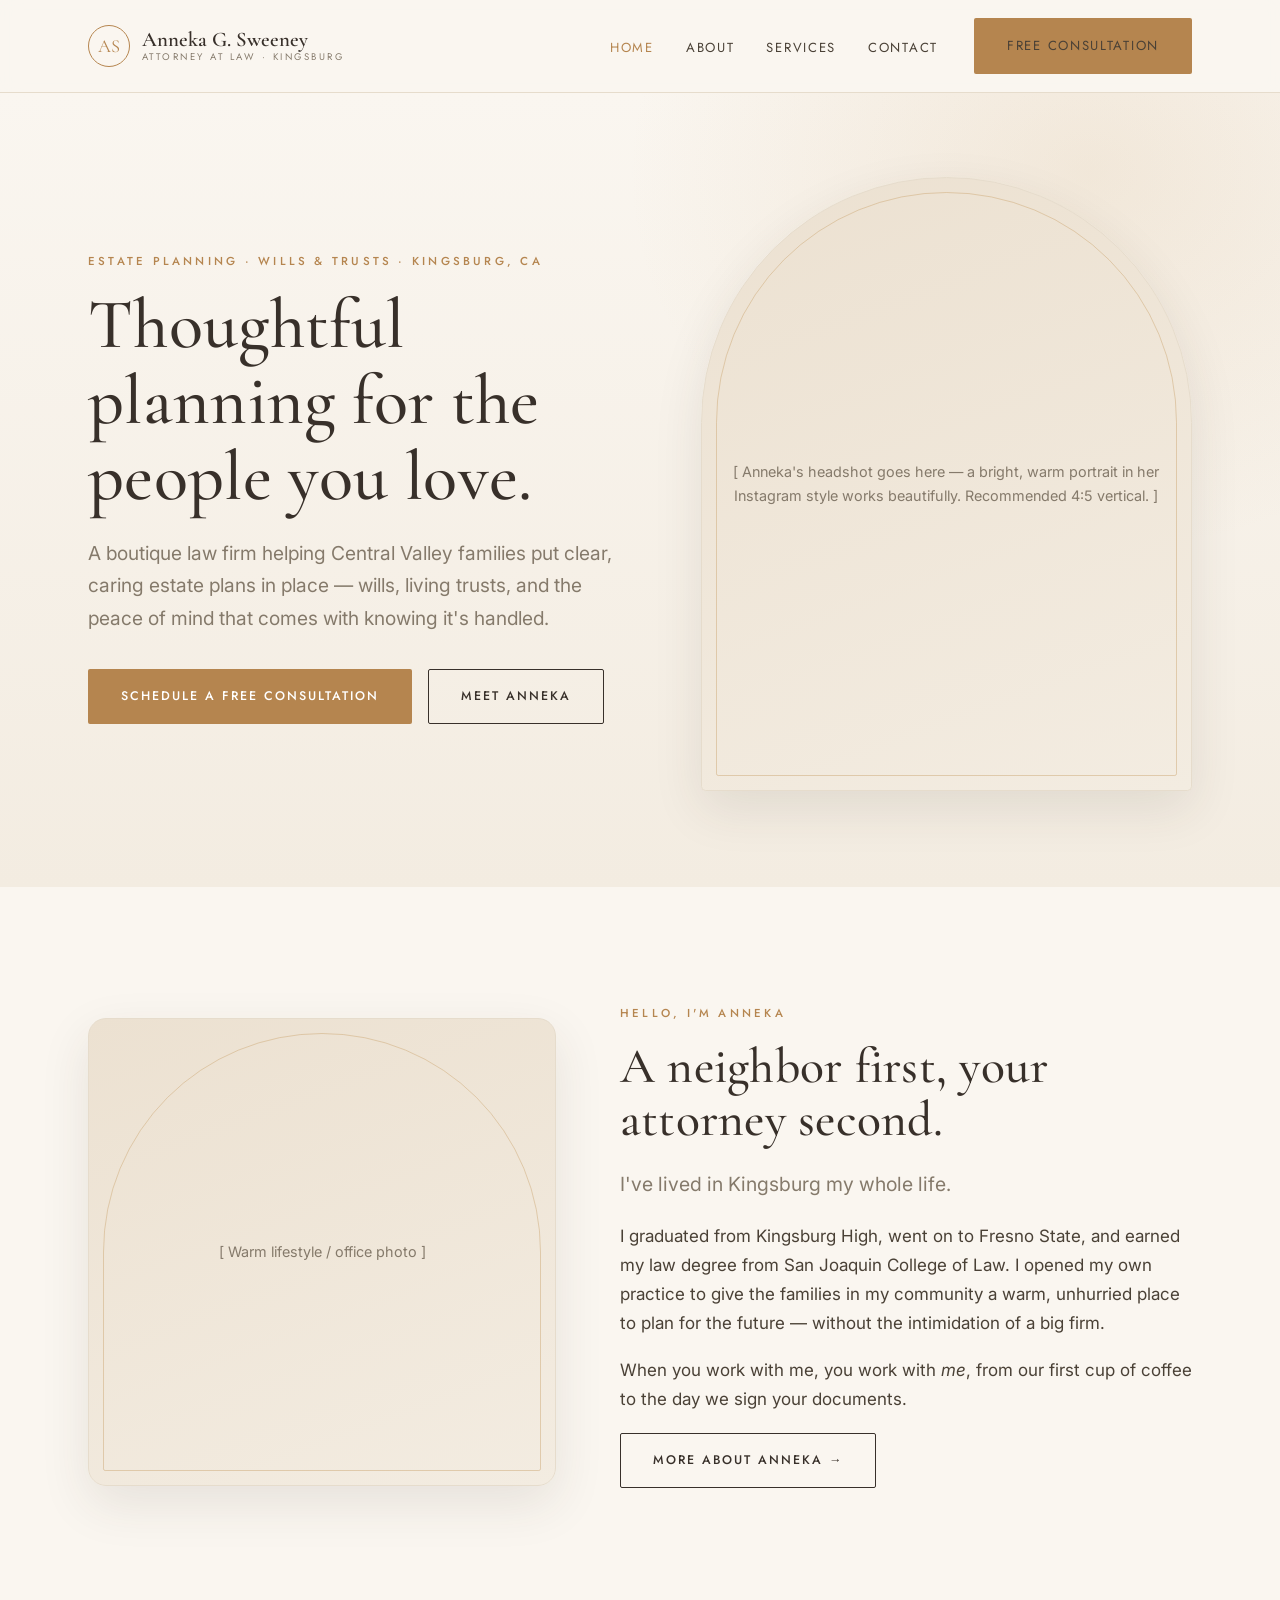
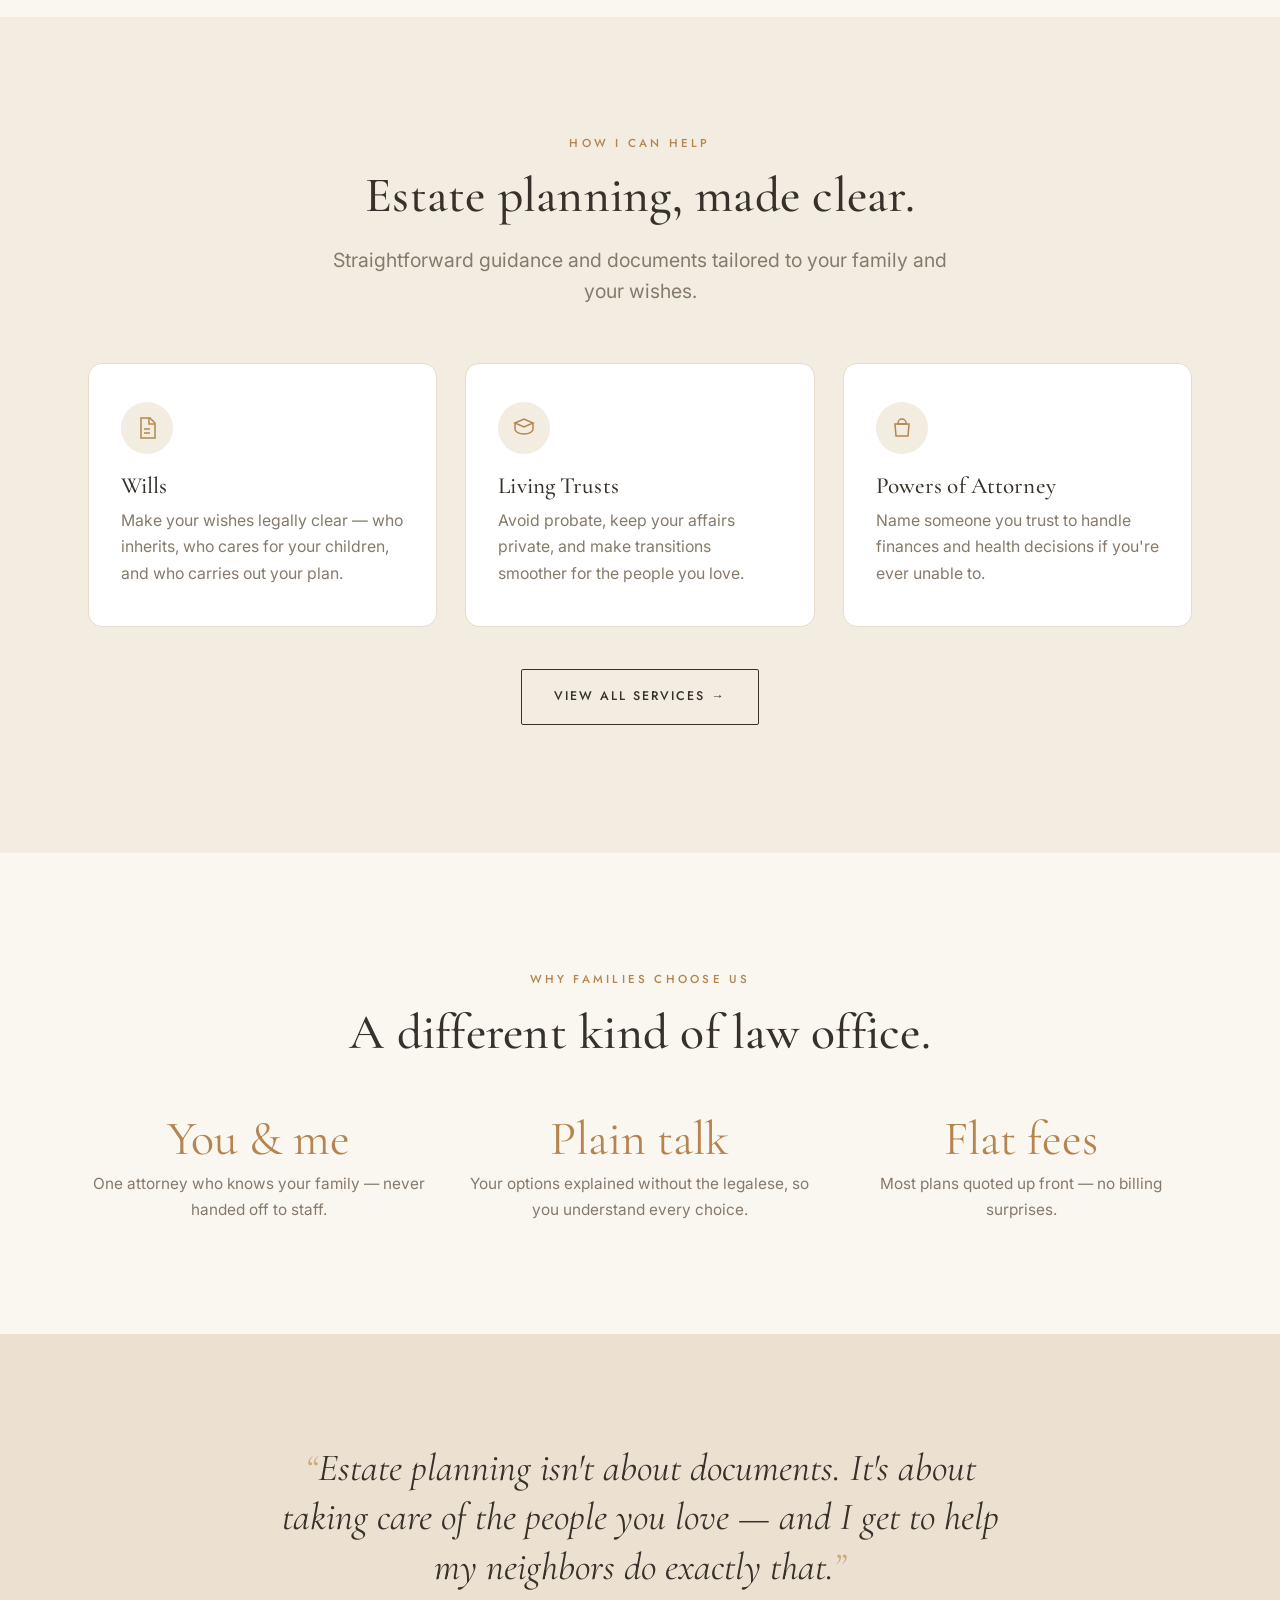
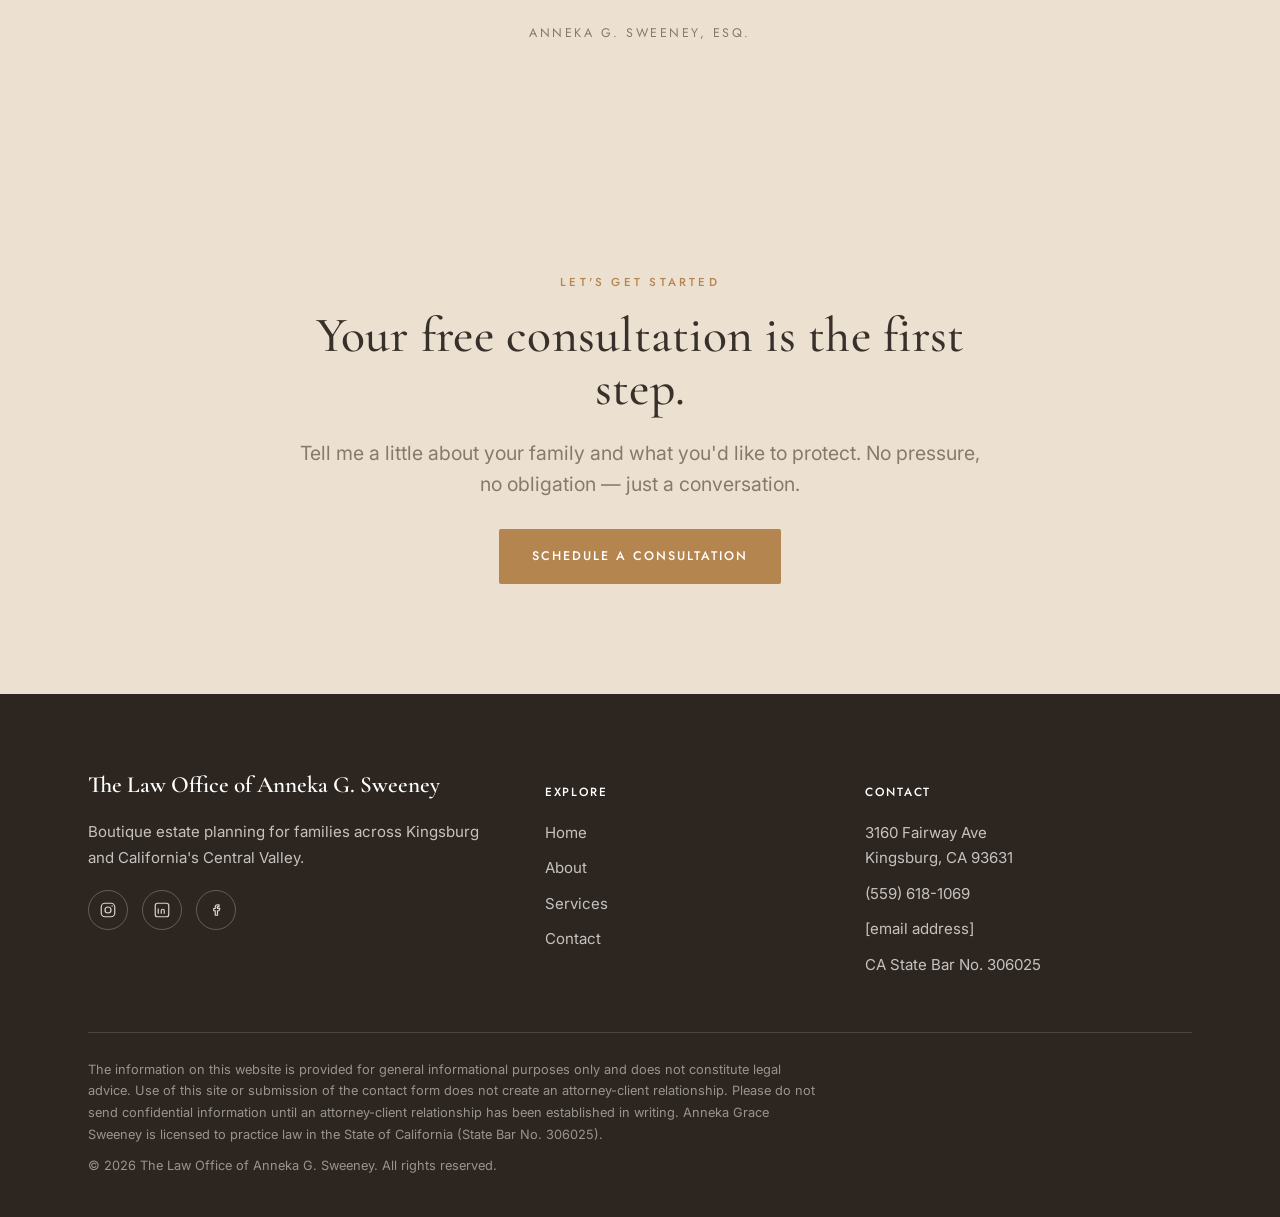
==== index.html @ fdfd40b7 "Initial site: The Law Office of Anneka G. Sweeney Static multi-page estate-planning site (Home/About" ====
<!DOCTYPE html>
<html lang="en">
<head>
  <meta charset="UTF-8" />
  <meta name="viewport" content="width=device-width, initial-scale=1.0" />
  <title>The Law Office of Anneka G. Sweeney — Estate Planning in Kingsburg, CA</title>
  <meta name="description" content="A boutique estate planning law firm in Kingsburg, California. Wills, living trusts, and thoughtful planning for Central Valley families, from attorney Anneka G. Sweeney." />
  <link rel="icon" href="favicon.svg" type="image/svg+xml" />

  <!-- Open Graph -->
  <meta property="og:title" content="The Law Office of Anneka G. Sweeney — Estate Planning in Kingsburg, CA" />
  <meta property="og:description" content="Boutique estate planning for Central Valley families — wills, trusts, and peace of mind." />
  <meta property="og:type" content="website" />

  <link rel="preconnect" href="https://fonts.googleapis.com" />
  <link rel="preconnect" href="https://fonts.gstatic.com" crossorigin />
  <link href="https://fonts.googleapis.com/css2?family=Cormorant+Garamond:ital,wght@0,400;0,500;0,600;1,400;1,500&family=Inter:wght@400;500&family=Jost:wght@300;400;500&display=swap" rel="stylesheet" />
  <link rel="stylesheet" href="css/styles.css" />

  <!-- Local business structured data (SEO) -->
  <script type="application/ld+json">
  {
    "@context": "https://schema.org",
    "@type": "Attorney",
    "name": "The Law Office of Anneka G. Sweeney",
    "description": "Boutique estate planning law firm serving Kingsburg and California's Central Valley.",
    "founder": "Anneka Grace Sweeney",
    "telephone": "+1-559-618-1069",
    "address": {
      "@type": "PostalAddress",
      "streetAddress": "3160 Fairway Ave",
      "addressLocality": "Kingsburg",
      "addressRegion": "CA",
      "postalCode": "93631",
      "addressCountry": "US"
    },
    "areaServed": "Central Valley, California",
    "priceRange": "$$",
    "sameAs": ["https://www.instagram.com/annekagrace"]
  }
  </script>
</head>
<body>
  <!-- ===== Header ===== -->
  <header class="site-header">
    <nav class="nav">
      <a href="index.html" class="brand" aria-label="The Law Office of Anneka G. Sweeney — home">
        <span class="brand__mark">AS</span>
        <span class="brand__text">
          <span class="brand__name">Anneka G. Sweeney</span>
          <span class="brand__tag">Attorney at Law · Kingsburg</span>
        </span>
      </a>
      <button class="nav__toggle" aria-label="Toggle menu" aria-expanded="false">
        <span></span><span></span><span></span>
      </button>
      <ul class="nav__links">
        <li><a href="index.html" class="active">Home</a></li>
        <li><a href="about.html">About</a></li>
        <li><a href="services.html">Services</a></li>
        <li><a href="contact.html">Contact</a></li>
        <li class="nav__cta"><a href="contact.html" class="btn btn--primary">Free Consultation</a></li>
      </ul>
    </nav>
  </header>

  <!-- ===== Hero ===== -->
  <section class="hero">
    <div class="container hero__grid">
      <div class="hero__copy">
        <span class="eyebrow">Estate Planning · Wills &amp; Trusts · Kingsburg, CA</span>
        <h1>Thoughtful planning for the people you love.</h1>
        <p>A boutique law firm helping Central Valley families put clear, caring estate plans in place — wills, living trusts, and the peace of mind that comes with knowing it's handled.</p>
        <div class="hero__actions btn-row">
          <a href="contact.html" class="btn btn--primary">Schedule a Free Consultation</a>
          <a href="about.html" class="btn btn--ghost">Meet Anneka</a>
        </div>
      </div>
      <div class="hero__media">
        <div class="portrait-arch">
          [ Anneka's headshot goes here — a bright, warm portrait in her Instagram style works beautifully. Recommended 4:5 vertical. ]
        </div>
      </div>
    </div>
  </section>

  <!-- ===== Personal intro ===== -->
  <section class="section">
    <div class="container split split--wide-text">
      <div class="reveal">
        <div class="portrait-arch" style="aspect-ratio:1/1;border-radius:18px;">
          [ Warm lifestyle / office photo ]
        </div>
      </div>
      <div class="reveal">
        <span class="eyebrow">Hello, I'm Anneka</span>
        <h2>A neighbor first, your attorney second.</h2>
        <p class="lead">I've lived in Kingsburg my whole life.</p>
        <p>I graduated from Kingsburg High, went on to Fresno State, and earned my law degree from San Joaquin College of Law. I opened my own practice to give the families in my community a warm, unhurried place to plan for the future — without the intimidation of a big firm.</p>
        <p>When you work with me, you work with <em>me</em>, from our first cup of coffee to the day we sign your documents.</p>
        <p><a href="about.html" class="btn btn--ghost">More about Anneka &rarr;</a></p>
      </div>
    </div>
  </section>

  <!-- ===== Services ===== -->
  <section class="section section--cream">
    <div class="container">
      <div class="sec-head center reveal">
        <span class="eyebrow">How I Can Help</span>
        <h2>Estate planning, made clear.</h2>
        <p class="lead">Straightforward guidance and documents tailored to your family and your wishes.</p>
      </div>
      <div class="grid grid--3">
        <div class="card reveal">
          <div class="card__icon">
            <svg viewBox="0 0 24 24" fill="none" stroke="currentColor" stroke-width="1.5"><path d="M6 2h9l5 5v15H6z"/><path d="M14 2v6h6M9 13h6M9 17h6"/></svg>
          </div>
          <h3>Wills</h3>
          <p>Make your wishes legally clear — who inherits, who cares for your children, and who carries out your plan.</p>
        </div>
        <div class="card reveal">
          <div class="card__icon">
            <svg viewBox="0 0 24 24" fill="none" stroke="currentColor" stroke-width="1.5"><path d="M3 7l9-4 9 4-9 4-9-4z"/><path d="M3 7v6c0 3 4 5 9 5s9-2 9-5V7"/></svg>
          </div>
          <h3>Living Trusts</h3>
          <p>Avoid probate, keep your affairs private, and make transitions smoother for the people you love.</p>
        </div>
        <div class="card reveal">
          <div class="card__icon">
            <svg viewBox="0 0 24 24" fill="none" stroke="currentColor" stroke-width="1.5"><path d="M12 3a4 4 0 014 4v1h-8V7a4 4 0 014-4z"/><path d="M5 8h14l-1 12H6L5 8z"/></svg>
          </div>
          <h3>Powers of Attorney</h3>
          <p>Name someone you trust to handle finances and health decisions if you're ever unable to.</p>
        </div>
      </div>
      <p class="center reveal" style="margin-top:42px;"><a href="services.html" class="btn btn--ghost">View all services &rarr;</a></p>
    </div>
  </section>

  <!-- ===== Why ===== -->
  <section class="section">
    <div class="container">
      <div class="sec-head center reveal">
        <span class="eyebrow">Why Families Choose Us</span>
        <h2>A different kind of law office.</h2>
      </div>
      <div class="stats">
        <div class="reveal">
          <div class="stat__num">You &amp; me</div>
          <div class="stat__label">One attorney who knows your family — never handed off to staff.</div>
        </div>
        <div class="reveal">
          <div class="stat__num">Plain talk</div>
          <div class="stat__label">Your options explained without the legalese, so you understand every choice.</div>
        </div>
        <div class="reveal">
          <div class="stat__num">Flat fees</div>
          <div class="stat__label">Most plans quoted up front — no billing surprises.</div>
        </div>
      </div>
    </div>
  </section>

  <!-- ===== Quote ===== -->
  <section class="section section--sand">
    <div class="container quote reveal">
      <blockquote>Estate planning isn't about documents. It's about taking care of the people you love — and I get to help my neighbors do exactly that.</blockquote>
      <cite>Anneka G. Sweeney, Esq.</cite>
    </div>
  </section>

  <!-- ===== CTA ===== -->
  <section class="section cta-band">
    <div class="container narrow reveal">
      <span class="eyebrow">Let's Get Started</span>
      <h2>Your free consultation is the first step.</h2>
      <p class="lead" style="margin-bottom:28px;">Tell me a little about your family and what you'd like to protect. No pressure, no obligation — just a conversation.</p>
      <a href="contact.html" class="btn btn--primary">Schedule a Consultation</a>
    </div>
  </section>

  <!-- ===== Footer ===== -->
  <footer class="site-footer">
    <div class="container">
      <div class="footer-grid">
        <div class="footer-brand">
          <span class="brand__name" style="font-family:var(--serif);">The Law Office of Anneka G. Sweeney</span>
          <p style="margin-top:14px;">Boutique estate planning for families across Kingsburg and California's Central Valley.</p>
          <div class="social">
            <a href="https://www.instagram.com/annekagrace" target="_blank" rel="noopener" aria-label="Instagram">
              <svg viewBox="0 0 24 24" fill="none" stroke="currentColor" stroke-width="1.6"><rect x="3" y="3" width="18" height="18" rx="5"/><circle cx="12" cy="12" r="4"/><circle cx="17.5" cy="6.5" r="1" fill="currentColor" stroke="none"/></svg>
            </a>
            <a href="#" target="_blank" rel="noopener" aria-label="LinkedIn (add URL)">
              <svg viewBox="0 0 24 24" fill="none" stroke="currentColor" stroke-width="1.6"><rect x="3" y="3" width="18" height="18" rx="3"/><path d="M7 10v7M7 7v.01M11 17v-4a2 2 0 014 0v4"/></svg>
            </a>
            <a href="#" target="_blank" rel="noopener" aria-label="Facebook (add URL)">
              <svg viewBox="0 0 24 24" fill="none" stroke="currentColor" stroke-width="1.6"><path d="M14 8h2V5h-2a3 3 0 00-3 3v2H9v3h2v6h3v-6h2l1-3h-3V8a1 1 0 011-1z"/></svg>
            </a>
          </div>
        </div>
        <div>
          <h4>Explore</h4>
          <ul>
            <li><a href="index.html">Home</a></li>
            <li><a href="about.html">About</a></li>
            <li><a href="services.html">Services</a></li>
            <li><a href="contact.html">Contact</a></li>
          </ul>
        </div>
        <div>
          <h4>Contact</h4>
          <ul>
            <li>3160 Fairway Ave<br />Kingsburg, CA 93631</li>
            <li><a href="tel:+15596181069">(559) 618-1069</a></li>
            <li><a href="mailto:[email]">[email&nbsp;address]</a></li>
            <li>CA State Bar No. 306025</li>
          </ul>
        </div>
      </div>
      <div class="footer-bottom">
        <p class="disclaimer">The information on this website is provided for general informational purposes only and does not constitute legal advice. Use of this site or submission of the contact form does not create an attorney-client relationship. Please do not send confidential information until an attorney-client relationship has been established in writing. Anneka Grace Sweeney is licensed to practice law in the State of California (State Bar No. 306025).</p>
        <p>&copy; <span id="year"></span> The Law Office of Anneka G. Sweeney. All rights reserved.</p>
      </div>
    </div>
  </footer>

  <script src="js/main.js"></script>
</body>
</html>
---- css/styles.css ----
/* =========================================================
   The Law Office of Anneka G. Sweeney
   Aesthetic: light · warm · airy · boutique  (inspired by @annekagrace)
   Type: Cormorant Garamond (display) · Jost (labels) · Inter (body)
   ========================================================= */

:root {
  --ivory: #faf6f0;      /* page background */
  --cream: #f3ece1;      /* alternating sections */
  --sand:  #ece1d1;      /* deeper warm neutral */
  --taupe: #b9a78f;
  --accent: #b5854f;     /* warm camel / caramel */
  --accent-soft: #cda978;
  --sage: #8b9885;       /* muted sage, subtle secondary */
  --heading: #38302a;    /* warm near-black for headings */
  --ink: #4a4136;        /* body text */
  --muted: #857a6b;      /* secondary text */
  --line: #e6dccc;       /* hairlines */
  --white: #ffffff;

  --maxw: 1160px;
  --radius: 14px;
  --shadow: 0 18px 50px rgba(56, 48, 42, 0.10);
  --shadow-sm: 0 8px 24px rgba(56, 48, 42, 0.07);

  --serif: "Cormorant Garamond", Georgia, "Times New Roman", serif;
  --label: "Jost", -apple-system, BlinkMacSystemFont, "Segoe UI", sans-serif;
  --body: "Inter", -apple-system, BlinkMacSystemFont, "Segoe UI", Roboto, sans-serif;
}

/* ---------- Reset ---------- */
*, *::before, *::after { box-sizing: border-box; }
html { scroll-behavior: smooth; }
body {
  margin: 0;
  font-family: var(--body);
  color: var(--ink);
  background: var(--ivory);
  line-height: 1.7;
  font-size: 17px;
  -webkit-font-smoothing: antialiased;
  text-rendering: optimizeLegibility;
}
img { max-width: 100%; display: block; }
a { color: var(--accent); text-decoration: none; transition: color .2s ease; }
a:hover { color: var(--heading); }

h1, h2, h3 {
  font-family: var(--serif);
  font-weight: 500;
  line-height: 1.08;
  color: var(--heading);
  margin: 0 0 0.45em;
  letter-spacing: 0.005em;
}
h1 { font-size: clamp(2.6rem, 6vw, 4.4rem); }
h2 { font-size: clamp(2rem, 4.5vw, 3.1rem); }
h3 { font-size: 1.45rem; }
p { margin: 0 0 1.1em; }

.container { width: 100%; max-width: var(--maxw); margin: 0 auto; padding: 0 28px; }
.narrow { max-width: 760px; }
.center { text-align: center; }

.eyebrow {
  font-family: var(--label);
  text-transform: uppercase;
  letter-spacing: 0.28em;
  font-size: 0.72rem;
  font-weight: 500;
  color: var(--accent);
  margin-bottom: 1rem;
  display: inline-block;
}
.lead { font-size: 1.22rem; color: var(--muted); line-height: 1.6; }
.serif-accent { font-family: var(--serif); font-style: italic; color: var(--accent); }

.section { padding: 110px 0; }
.section--tight { padding: 76px 0; }
.section--cream { background: var(--cream); }
.section--sand { background: var(--sand); }

/* ---------- Buttons ---------- */
.btn {
  display: inline-block;
  font-family: var(--label);
  font-weight: 500;
  font-size: 0.78rem;
  text-transform: uppercase;
  letter-spacing: 0.16em;
  padding: 16px 32px;
  border-radius: 2px;
  border: 1px solid transparent;
  cursor: pointer;
  transition: all 0.25s ease;
}
.btn--primary { background: var(--accent); color: #fff; }
.btn--primary:hover { background: var(--heading); color: #fff; }
.btn--ghost { background: transparent; border-color: var(--heading); color: var(--heading); }
.btn--ghost:hover { background: var(--heading); color: var(--ivory); }
.btn--light { background: var(--white); color: var(--heading); border-color: var(--line); }
.btn--light:hover { background: var(--cream); }
.btn-row { display: flex; gap: 16px; flex-wrap: wrap; }

/* ---------- Header / Nav ---------- */
.site-header {
  position: sticky; top: 0; z-index: 50;
  background: rgba(250, 246, 240, 0.85);
  backdrop-filter: blur(10px);
  border-bottom: 1px solid var(--line);
}
.nav {
  display: flex; align-items: center; justify-content: space-between;
  padding: 18px 28px; max-width: var(--maxw); margin: 0 auto;
}
.brand { display: flex; align-items: center; gap: 12px; }
.brand__mark {
  width: 42px; height: 42px; flex: 0 0 auto;
  border: 1px solid var(--accent); border-radius: 50%;
  display: flex; align-items: center; justify-content: center;
  font-family: var(--serif); font-size: 1.15rem; color: var(--accent);
}
.brand__text { display: flex; flex-direction: column; line-height: 1.1; }
.brand__name { font-family: var(--serif); font-size: 1.3rem; color: var(--heading); font-weight: 600; }
.brand__tag { font-family: var(--label); font-size: 0.6rem; letter-spacing: 0.26em; text-transform: uppercase; color: var(--muted); }

.nav__links { display: flex; align-items: center; gap: 32px; list-style: none; margin: 0; padding: 0; }
.nav__links a {
  font-family: var(--label); font-weight: 400; font-size: 0.82rem;
  text-transform: uppercase; letter-spacing: 0.13em; color: var(--ink);
}
.nav__links a:hover, .nav__links a.active { color: var(--accent); }
.nav__cta { margin-left: 4px; }

.nav__toggle { display: none; background: none; border: 0; cursor: pointer; padding: 8px; }
.nav__toggle span { display: block; width: 26px; height: 1.5px; background: var(--heading); margin: 6px 0; transition: .25s; }

/* ---------- Hero ---------- */
.hero {
  background:
    radial-gradient(60% 80% at 85% 10%, rgba(205,169,120,0.18), transparent 60%),
    linear-gradient(180deg, var(--ivory), var(--cream));
  padding: 84px 0 96px;
  overflow: hidden;
}
.hero__grid { display: grid; grid-template-columns: 1.05fr 0.95fr; gap: 70px; align-items: center; }
.hero h1 { margin-bottom: 0.3em; }
.hero p { color: var(--muted); font-size: 1.2rem; max-width: 48ch; }
.hero__actions { margin-top: 34px; }

/* Arched portrait frame (boutique signature) */
.portrait-arch {
  position: relative;
  aspect-ratio: 4 / 5;
  border-radius: 999px 999px 18px 18px;
  background: linear-gradient(160deg, var(--sand), var(--cream));
  border: 1px solid var(--line);
  display: flex; align-items: center; justify-content: center;
  color: var(--muted); font-size: 0.9rem; text-align: center; padding: 28px;
  box-shadow: var(--shadow);
  overflow: hidden;
}
.portrait-arch::after {
  content: ""; position: absolute; inset: 14px;
  border: 1px solid var(--accent-soft); border-radius: 999px 999px 10px 10px;
  opacity: 0.5; pointer-events: none;
}
.portrait-arch img { width: 100%; height: 100%; object-fit: cover; }

/* ---------- Split / About ---------- */
.split { display: grid; grid-template-columns: 1fr 1fr; gap: 64px; align-items: center; }
.split--wide-text { grid-template-columns: 0.9fr 1.1fr; }

/* ---------- Cards ---------- */
.grid { display: grid; gap: 28px; }
.grid--3 { grid-template-columns: repeat(3, 1fr); }
.grid--2 { grid-template-columns: repeat(2, 1fr); }
.card {
  background: var(--white);
  border: 1px solid var(--line);
  border-radius: var(--radius);
  padding: 38px 32px;
  transition: transform .25s ease, box-shadow .25s ease;
}
.card:hover { transform: translateY(-6px); box-shadow: var(--shadow); }
.card__icon {
  width: 52px; height: 52px; border-radius: 50%;
  background: var(--cream); color: var(--accent);
  display: flex; align-items: center; justify-content: center; margin-bottom: 20px;
}
.card__icon svg { width: 24px; height: 24px; }
.card h3 { margin-bottom: 0.35em; }
.card p { color: var(--muted); margin-bottom: 0; font-size: 0.99rem; }

/* ---------- Section heading block ---------- */
.sec-head { max-width: 640px; margin: 0 auto 56px; }
.sec-head.left { margin-left: 0; }

/* ---------- Stats ---------- */
.stats { display: grid; grid-template-columns: repeat(3, 1fr); gap: 40px; text-align: center; }
.stat__num { font-family: var(--serif); font-size: 3rem; color: var(--accent); line-height: 1; margin-bottom: 8px; }
.stat__label { color: var(--muted); font-size: 0.96rem; }

/* ---------- Process ---------- */
.steps { counter-reset: step; display: grid; gap: 28px; }
.step { display: flex; gap: 24px; align-items: flex-start; }
.step::before {
  counter-increment: step; content: counter(step, decimal-leading-zero);
  flex: 0 0 auto; width: 54px; height: 54px; border-radius: 50%;
  border: 1px solid var(--accent); color: var(--accent);
  font-family: var(--serif); font-size: 1.3rem;
  display: flex; align-items: center; justify-content: center;
}
.step h3 { margin-bottom: 0.2em; }
.step p { color: var(--muted); margin-bottom: 0; }

/* ---------- Quote ---------- */
.quote { max-width: 820px; margin: 0 auto; text-align: center; }
.quote blockquote {
  font-family: var(--serif); font-style: italic; font-size: clamp(1.6rem, 3.5vw, 2.4rem);
  line-height: 1.3; color: var(--heading); margin: 0 0 24px;
}
.quote blockquote::before { content: "\201C"; color: var(--accent-soft); }
.quote blockquote::after { content: "\201D"; color: var(--accent-soft); }
.quote cite { font-family: var(--label); font-style: normal; text-transform: uppercase; letter-spacing: 0.2em; font-size: 0.78rem; color: var(--muted); }

/* ---------- Service detail list ---------- */
.service-detail { border-top: 1px solid var(--line); padding: 34px 0; display: grid; grid-template-columns: 0.4fr 1fr; gap: 30px; }
.service-detail:last-child { border-bottom: 1px solid var(--line); }
.service-detail h3 { margin: 0; color: var(--heading); }
.service-detail p { color: var(--muted); margin: 0; }

/* ---------- FAQ ---------- */
.faq { max-width: 820px; margin: 0 auto; }
.faq details {
  border-bottom: 1px solid var(--line);
  padding: 22px 0;
}
.faq summary {
  font-family: var(--serif); font-size: 1.3rem; color: var(--heading);
  cursor: pointer; list-style: none; display: flex; justify-content: space-between; align-items: center; gap: 20px;
}
.faq summary::-webkit-details-marker { display: none; }
.faq summary::after { content: "+"; font-family: var(--body); color: var(--accent); font-size: 1.5rem; transition: transform .25s ease; }
.faq details[open] summary::after { transform: rotate(45deg); }
.faq details p { color: var(--muted); margin: 16px 0 0; }

/* ---------- CTA band ---------- */
.cta-band { background: var(--sand); text-align: center; }
.cta-band .eyebrow { color: var(--accent); }

/* ---------- Contact ---------- */
.contact-grid { display: grid; grid-template-columns: 1.1fr 0.9fr; gap: 56px; align-items: start; }
.field { margin-bottom: 20px; }
.field label { display: block; font-family: var(--label); font-weight: 500; font-size: 0.74rem; text-transform: uppercase; letter-spacing: 0.1em; margin-bottom: 8px; color: var(--heading); }
.field input, .field textarea, .field select {
  width: 100%; padding: 14px 16px; border: 1px solid var(--line); border-radius: 4px;
  font-family: var(--body); font-size: 1rem; background: var(--white); color: var(--ink);
}
.field input:focus, .field textarea:focus, .field select:focus {
  outline: none; border-color: var(--accent); box-shadow: 0 0 0 3px rgba(181,133,79,0.14);
}
.contact-card { background: var(--white); border: 1px solid var(--line); border-radius: var(--radius); padding: 36px; box-shadow: var(--shadow-sm); }
.contact-card dl { margin: 0; }
.contact-card dt { font-family: var(--label); font-weight: 500; color: var(--heading); margin-top: 18px; font-size: 0.72rem; text-transform: uppercase; letter-spacing: 0.12em; }
.contact-card dt:first-child { margin-top: 0; }
.contact-card dd { margin: 5px 0 0; color: var(--muted); }
.map-embed { margin-top: 24px; border-radius: var(--radius); overflow: hidden; border: 1px solid var(--line); }
.map-embed iframe { display: block; width: 100%; height: 240px; border: 0; }
.form-note { font-size: 0.82rem; color: var(--muted); }

/* ---------- Social ---------- */
.social { display: flex; gap: 14px; }
.social a {
  width: 40px; height: 40px; border-radius: 50%; border: 1px solid var(--line);
  display: flex; align-items: center; justify-content: center; color: var(--ink);
}
.social a:hover { background: var(--accent); border-color: var(--accent); color: #fff; }
.social svg { width: 18px; height: 18px; }

/* ---------- Footer ---------- */
.site-footer { background: #2d2620; color: rgba(255,255,255,0.72); padding: 72px 0 32px; font-size: 0.94rem; }
.footer-grid { display: grid; grid-template-columns: 1.5fr 1fr 1.2fr; gap: 48px; margin-bottom: 44px; }
.site-footer h4 { font-family: var(--label); color: #fff; font-size: 0.74rem; text-transform: uppercase; letter-spacing: 0.16em; margin-bottom: 18px; font-weight: 500; }
.site-footer a { color: rgba(255,255,255,0.72); }
.site-footer a:hover { color: var(--accent-soft); }
.site-footer ul { list-style: none; padding: 0; margin: 0; }
.site-footer li { margin-bottom: 10px; }
.footer-brand .brand__name { color: #fff; font-size: 1.45rem; }
.footer-brand .social { margin-top: 20px; }
.footer-brand .social a { border-color: rgba(255,255,255,0.25); color: rgba(255,255,255,0.8); }
.footer-bottom { border-top: 1px solid rgba(255,255,255,0.14); padding-top: 26px; font-size: 0.8rem; color: rgba(255,255,255,0.5); }
.footer-bottom p { margin: 0 0 0.7em; }
.disclaimer { max-width: 92ch; }

/* ---------- Scroll reveal ---------- */
.reveal { opacity: 0; transform: translateY(22px); transition: opacity .8s ease, transform .8s ease; }
.reveal.in { opacity: 1; transform: none; }
@media (prefers-reduced-motion: reduce) {
  .reveal { opacity: 1; transform: none; transition: none; }
  html { scroll-behavior: auto; }
}

/* ---------- Responsive ---------- */
@media (max-width: 900px) {
  .section { padding: 76px 0; }
  .hero__grid { grid-template-columns: 1fr; gap: 48px; }
  .hero__media { order: -1; max-width: 360px; margin: 0 auto; width: 100%; }
  .grid--3, .grid--2 { grid-template-columns: 1fr; }
  .split, .split--wide-text { grid-template-columns: 1fr; gap: 40px; }
  .contact-grid { grid-template-columns: 1fr; gap: 40px; }
  .footer-grid { grid-template-columns: 1fr; gap: 32px; }
  .stats { grid-template-columns: 1fr; gap: 30px; }
  .service-detail { grid-template-columns: 1fr; gap: 10px; }

  .nav__toggle { display: block; }
  .nav__links {
    position: absolute; top: 100%; left: 0; right: 0;
    flex-direction: column; align-items: flex-start; gap: 0;
    background: var(--ivory); border-bottom: 1px solid var(--line);
    padding: 8px 28px 20px; display: none;
  }
  .nav__links.open { display: flex; }
  .nav__links li { width: 100%; padding: 12px 0; border-bottom: 1px solid var(--line); }
  .nav__cta { margin: 14px 0 0; }
}
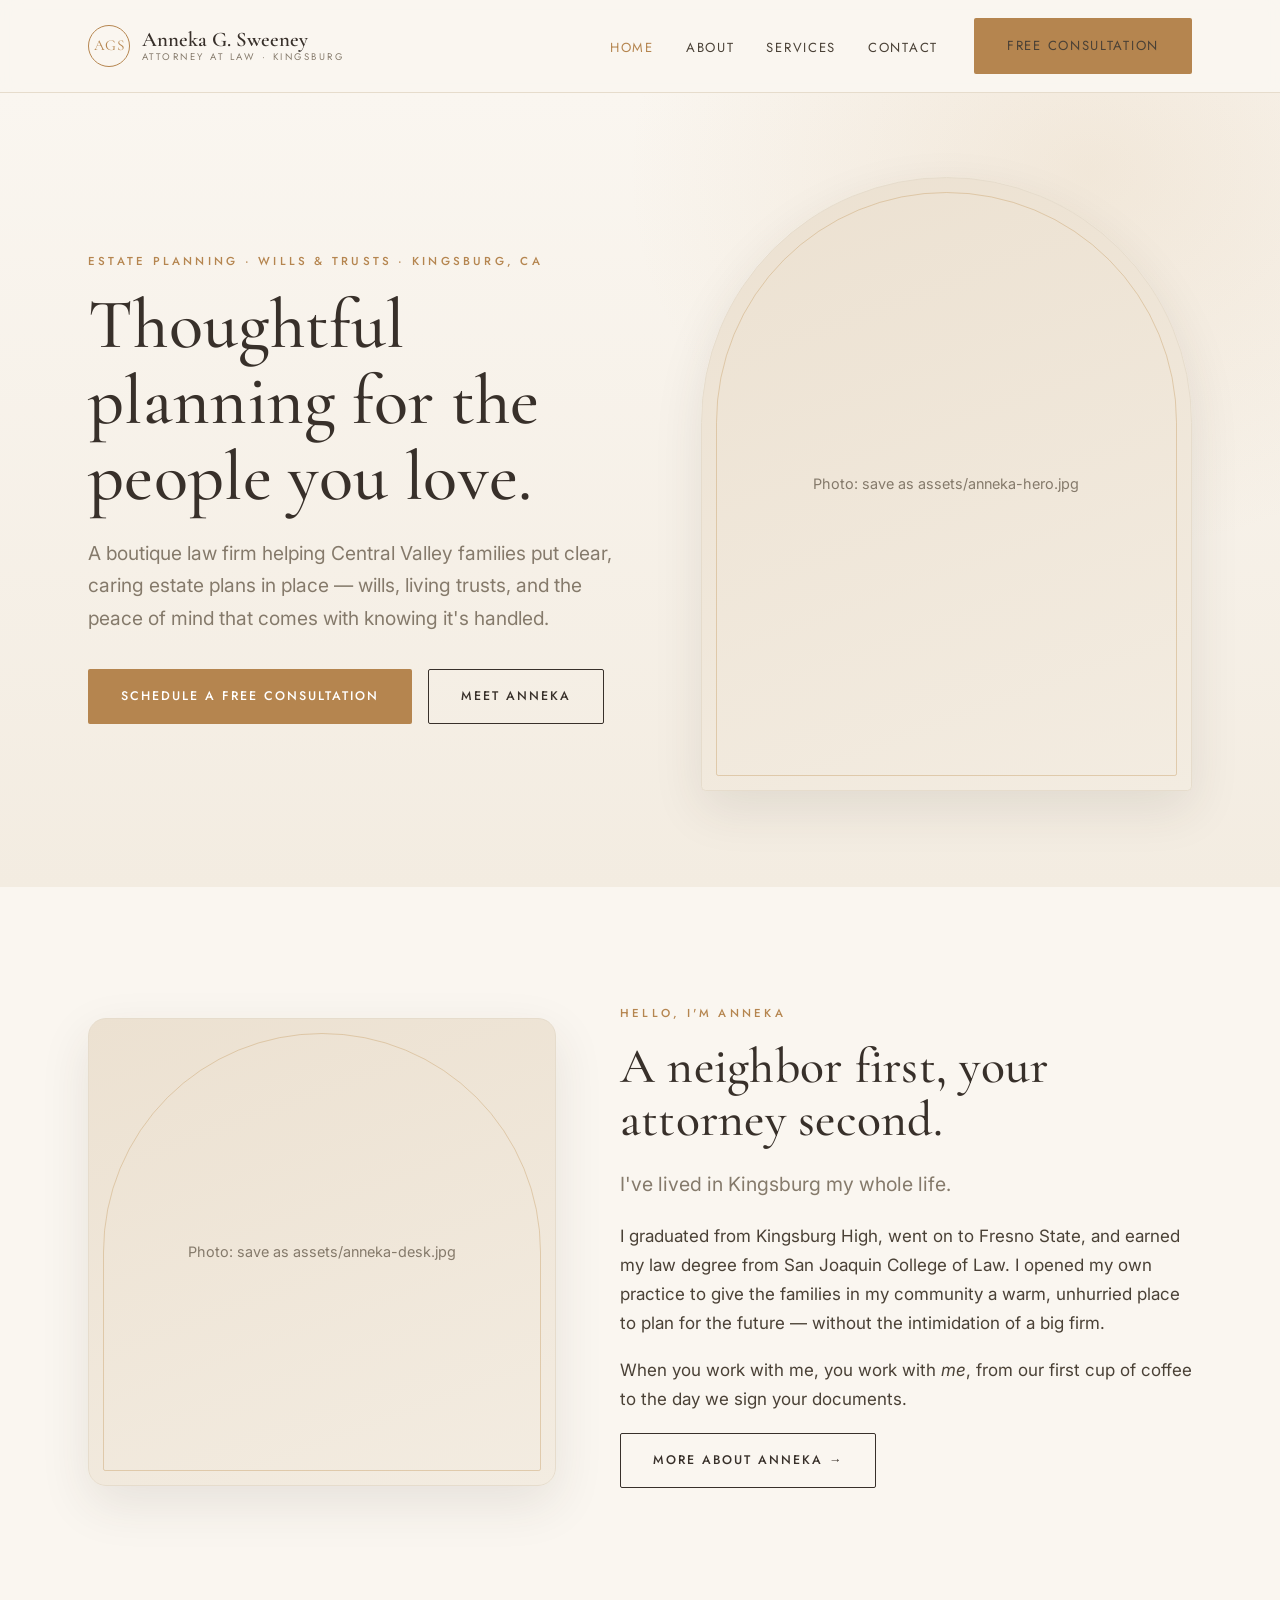
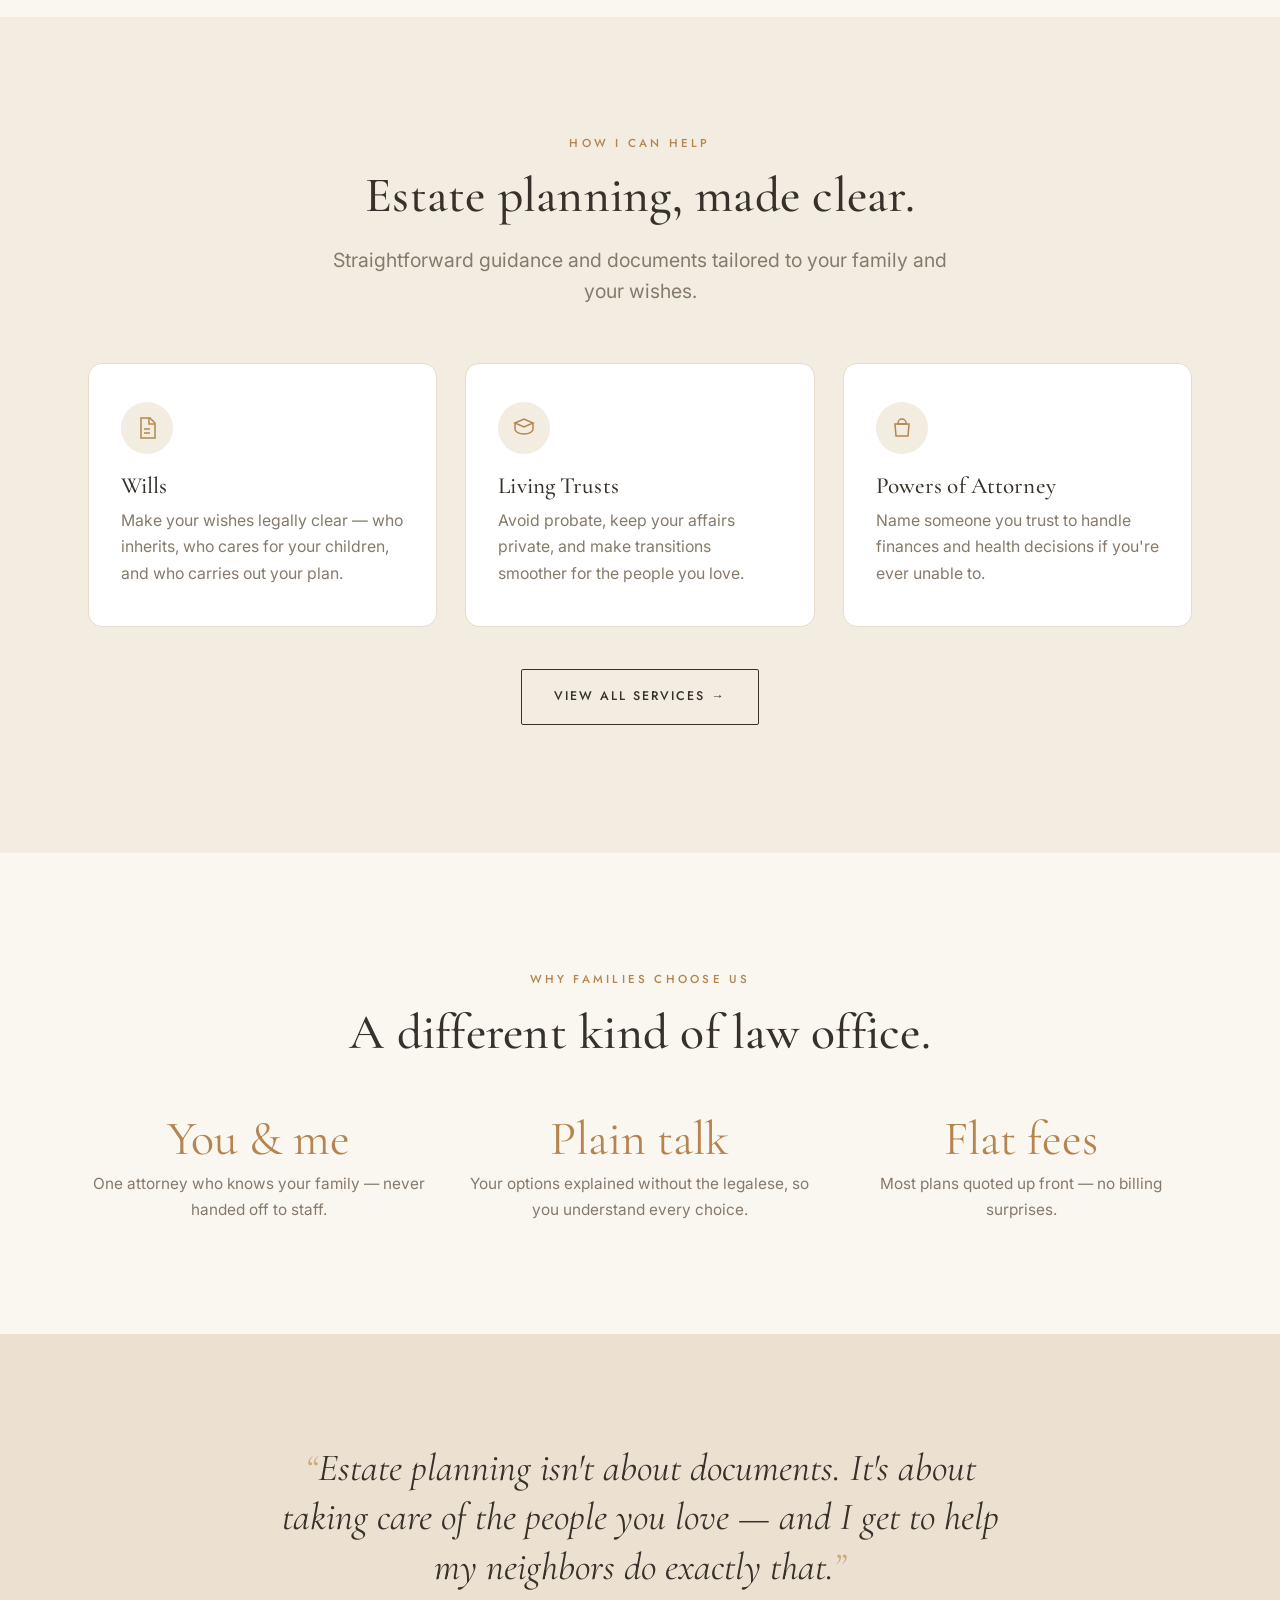
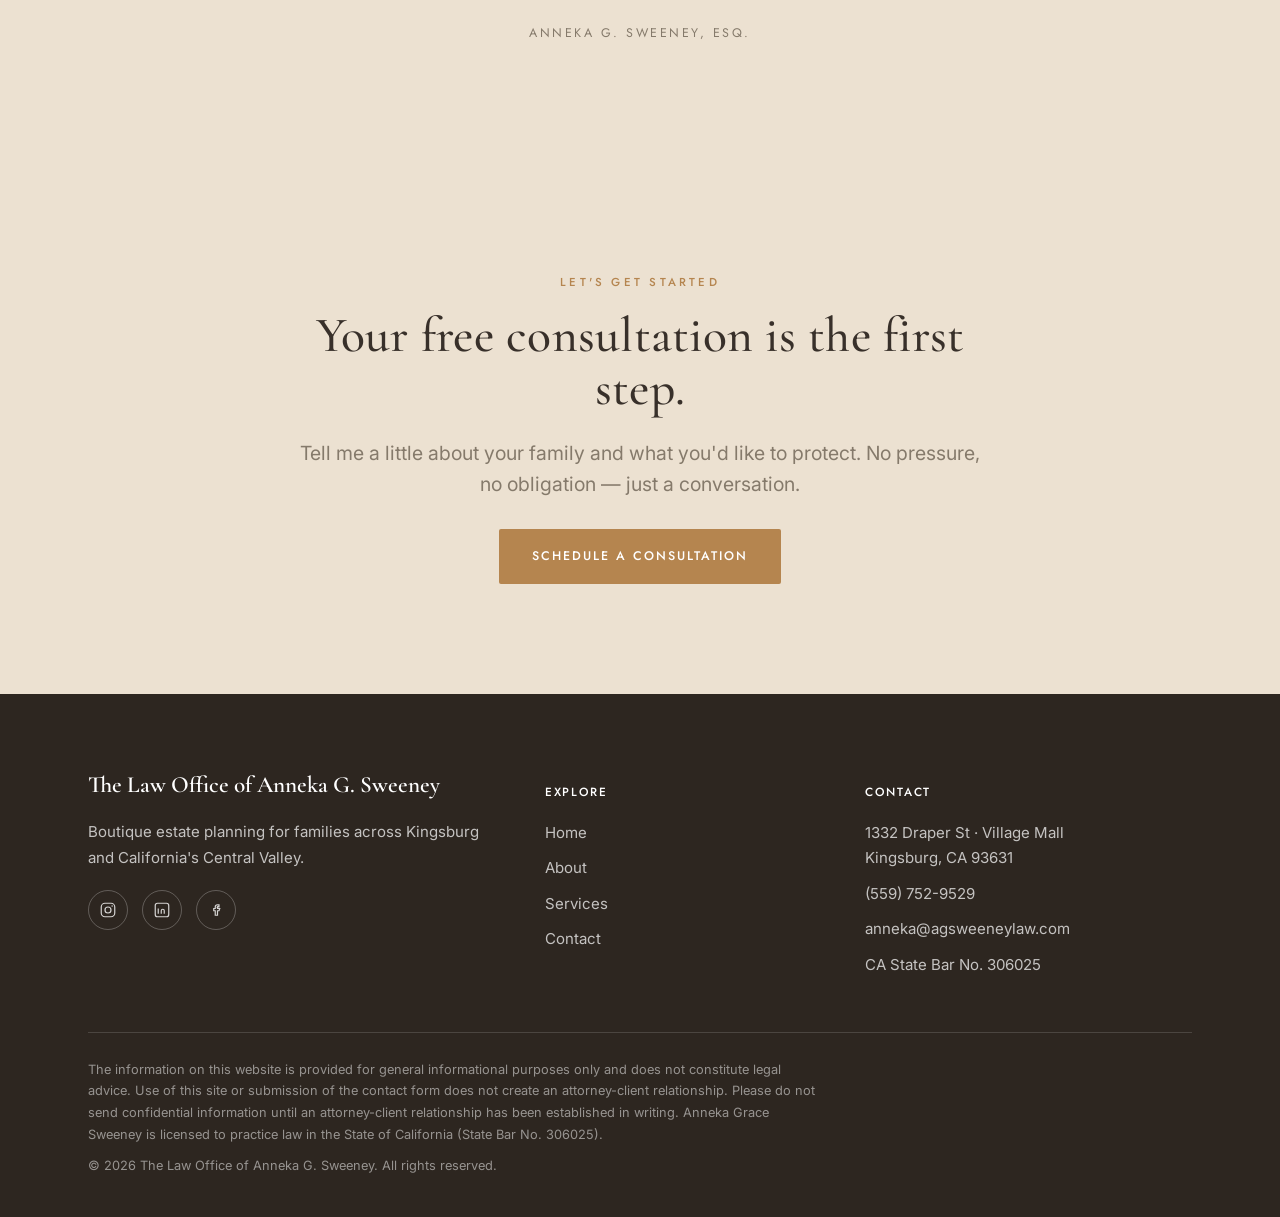
==== commit d9df2aca: "Apply Anneka's feedback round 1 - Real contact info: 1332 Draper St (Village Mall), P.O. Box 64 mail" ====
--- a/index.html
+++ b/index.html
@@ -25,10 +25,11 @@
     "name": "The Law Office of Anneka G. Sweeney",
     "description": "Boutique estate planning law firm serving Kingsburg and California's Central Valley.",
     "founder": "Anneka Grace Sweeney",
-    "telephone": "+1-559-618-1069",
+    "telephone": "+1-559-752-9529",
+    "email": "anneka@agsweeneylaw.com",
     "address": {
       "@type": "PostalAddress",
-      "streetAddress": "3160 Fairway Ave",
+      "streetAddress": "1332 Draper St",
       "addressLocality": "Kingsburg",
       "addressRegion": "CA",
       "postalCode": "93631",
@@ -45,7 +46,7 @@
   <header class="site-header">
     <nav class="nav">
       <a href="index.html" class="brand" aria-label="The Law Office of Anneka G. Sweeney — home">
-        <span class="brand__mark">AS</span>
+        <span class="brand__mark">AGS</span>
         <span class="brand__text">
           <span class="brand__name">Anneka G. Sweeney</span>
           <span class="brand__tag">Attorney at Law · Kingsburg</span>
@@ -78,7 +79,8 @@
       </div>
       <div class="hero__media">
         <div class="portrait-arch">
-          [ Anneka's headshot goes here — a bright, warm portrait in her Instagram style works beautifully. Recommended 4:5 vertical. ]
+          <img src="assets/anneka-hero.jpg" alt="Anneka G. Sweeney, estate planning attorney, outside her Kingsburg office" onerror="this.remove()" />
+          <span class="portrait-fallback">Photo: save as assets/anneka-hero.jpg</span>
         </div>
       </div>
     </div>
@@ -89,7 +91,8 @@
     <div class="container split split--wide-text">
       <div class="reveal">
         <div class="portrait-arch" style="aspect-ratio:1/1;border-radius:18px;">
-          [ Warm lifestyle / office photo ]
+          <img src="assets/anneka-desk.jpg" alt="Anneka G. Sweeney working at her Kingsburg law office" onerror="this.remove()" />
+          <span class="portrait-fallback">Photo: save as assets/anneka-desk.jpg</span>
         </div>
       </div>
       <div class="reveal">
@@ -211,9 +214,9 @@
         <div>
           <h4>Contact</h4>
           <ul>
-            <li>3160 Fairway Ave<br />Kingsburg, CA 93631</li>
-            <li><a href="tel:+15596181069">(559) 618-1069</a></li>
-            <li><a href="mailto:[email]">[email&nbsp;address]</a></li>
+            <li>1332 Draper St · Village Mall<br />Kingsburg, CA 93631</li>
+            <li><a href="tel:+15597529529">(559) 752-9529</a></li>
+            <li><a href="mailto:anneka@agsweeneylaw.com">anneka@agsweeneylaw.com</a></li>
             <li>CA State Bar No. 306025</li>
           </ul>
         </div>
--- a/css/styles.css
+++ b/css/styles.css
@@ -118,7 +118,7 @@
   width: 42px; height: 42px; flex: 0 0 auto;
   border: 1px solid var(--accent); border-radius: 50%;
   display: flex; align-items: center; justify-content: center;
-  font-family: var(--serif); font-size: 1.15rem; color: var(--accent);
+  font-family: var(--serif); font-size: 0.95rem; letter-spacing: 0.02em; color: var(--accent);
 }
 .brand__text { display: flex; flex-direction: column; line-height: 1.1; }
 .brand__name { font-family: var(--serif); font-size: 1.3rem; color: var(--heading); font-weight: 600; }
@@ -165,7 +165,7 @@
   border: 1px solid var(--accent-soft); border-radius: 999px 999px 10px 10px;
   opacity: 0.5; pointer-events: none;
 }
-.portrait-arch img { width: 100%; height: 100%; object-fit: cover; }
+.portrait-arch img { position: absolute; inset: 0; width: 100%; height: 100%; object-fit: cover; }
 
 /* ---------- Split / About ---------- */
 .split { display: grid; grid-template-columns: 1fr 1fr; gap: 64px; align-items: center; }
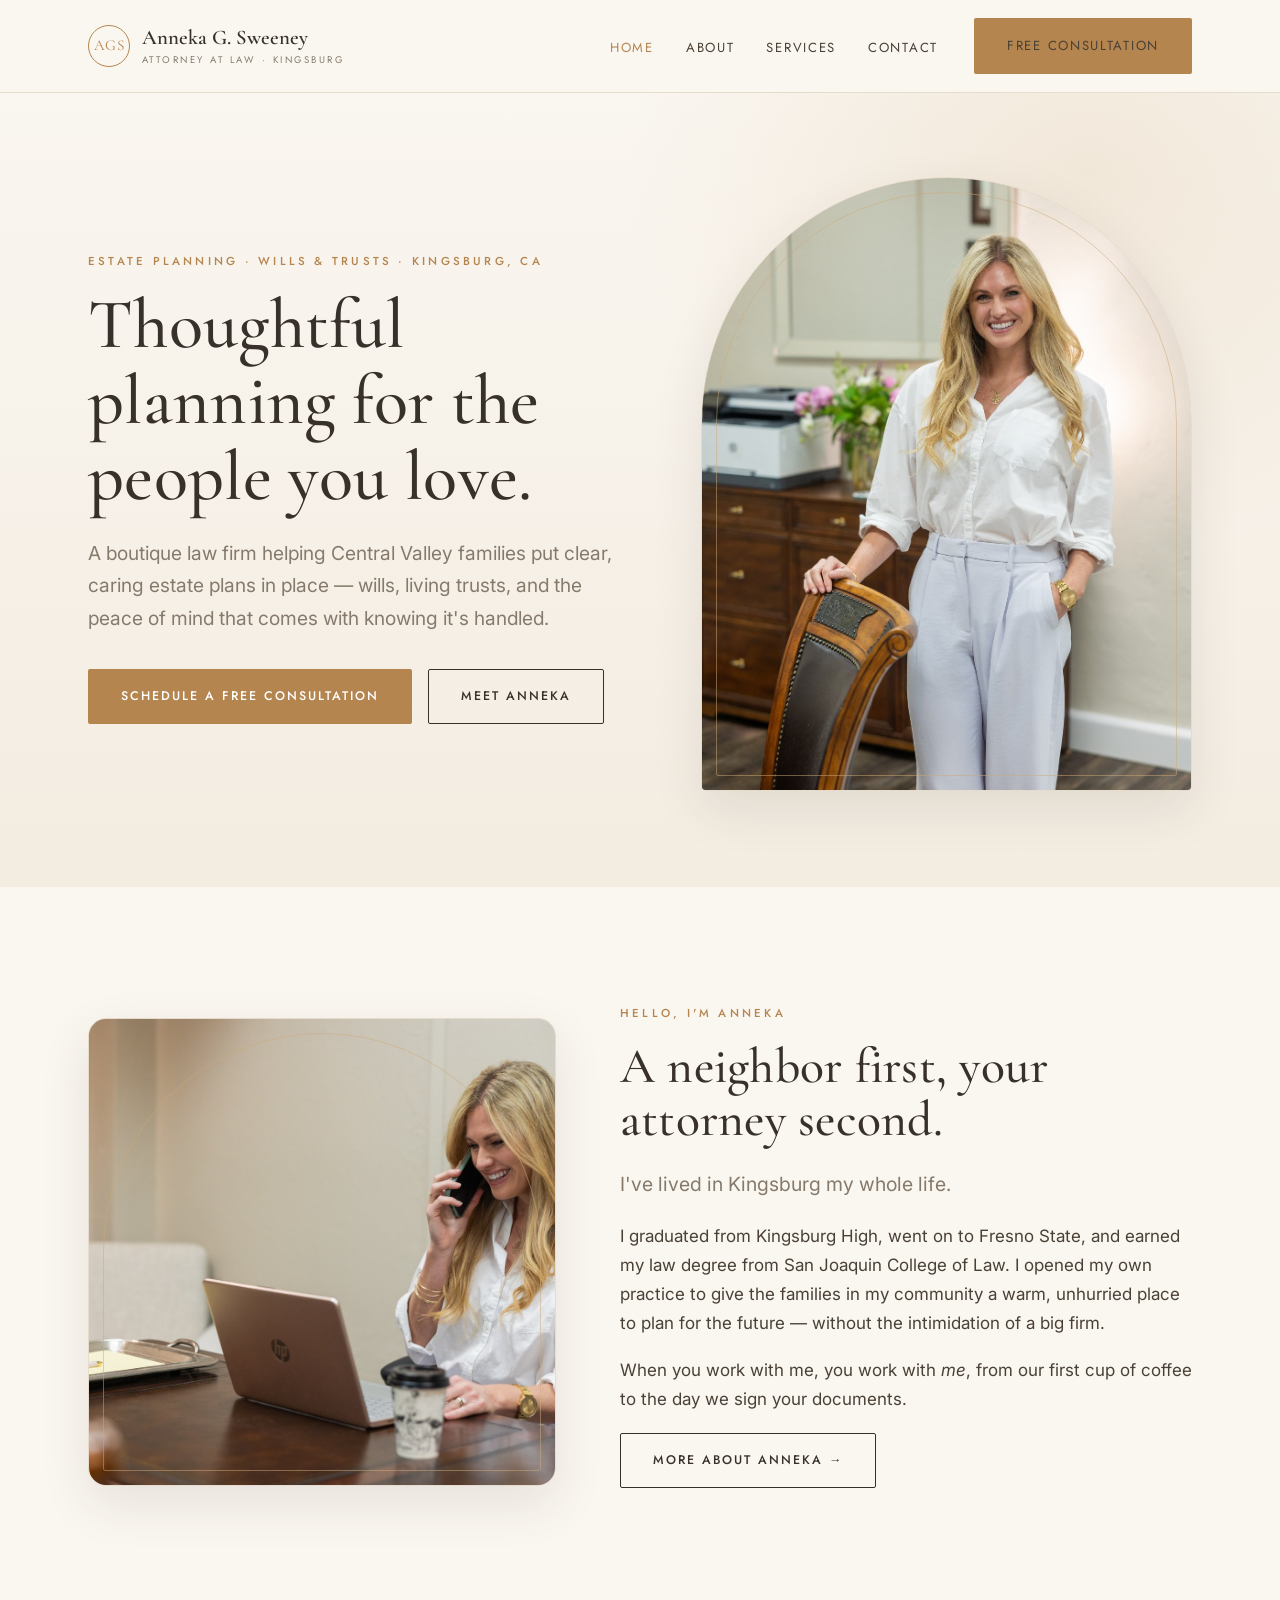
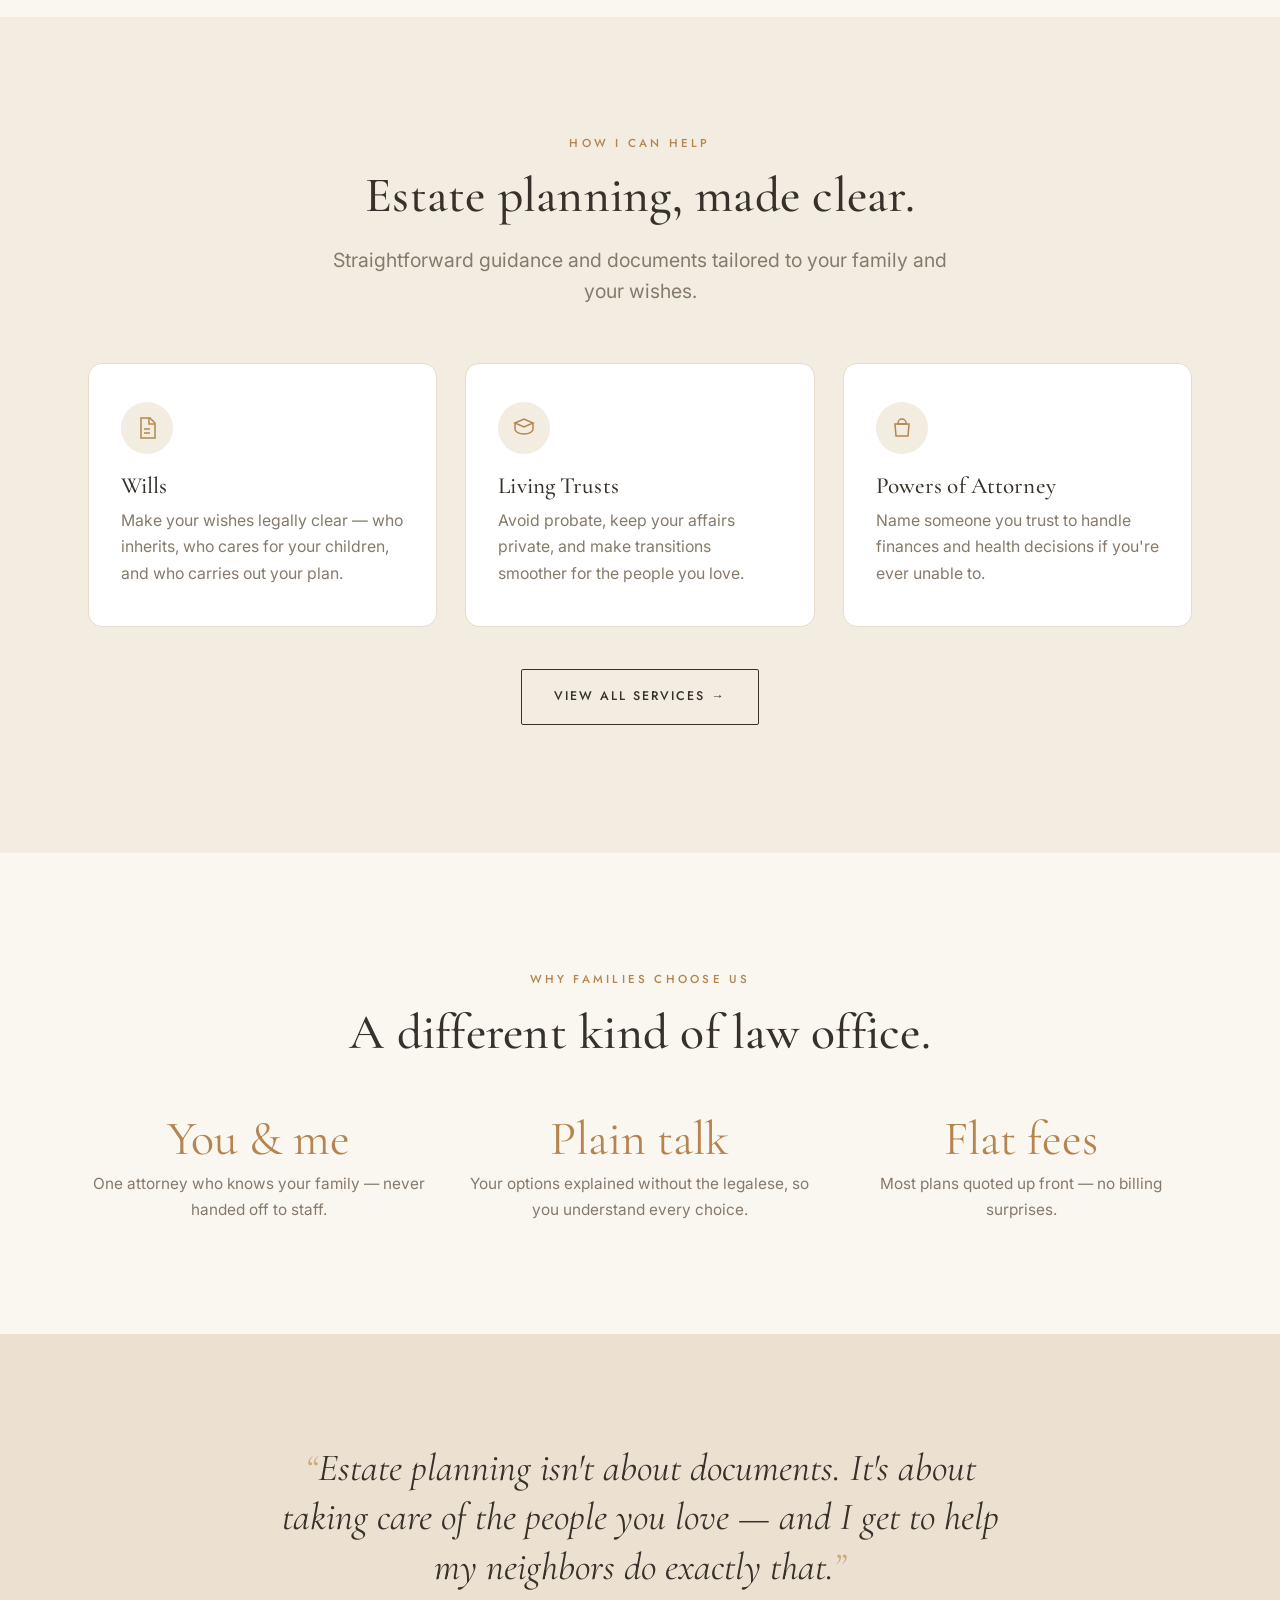
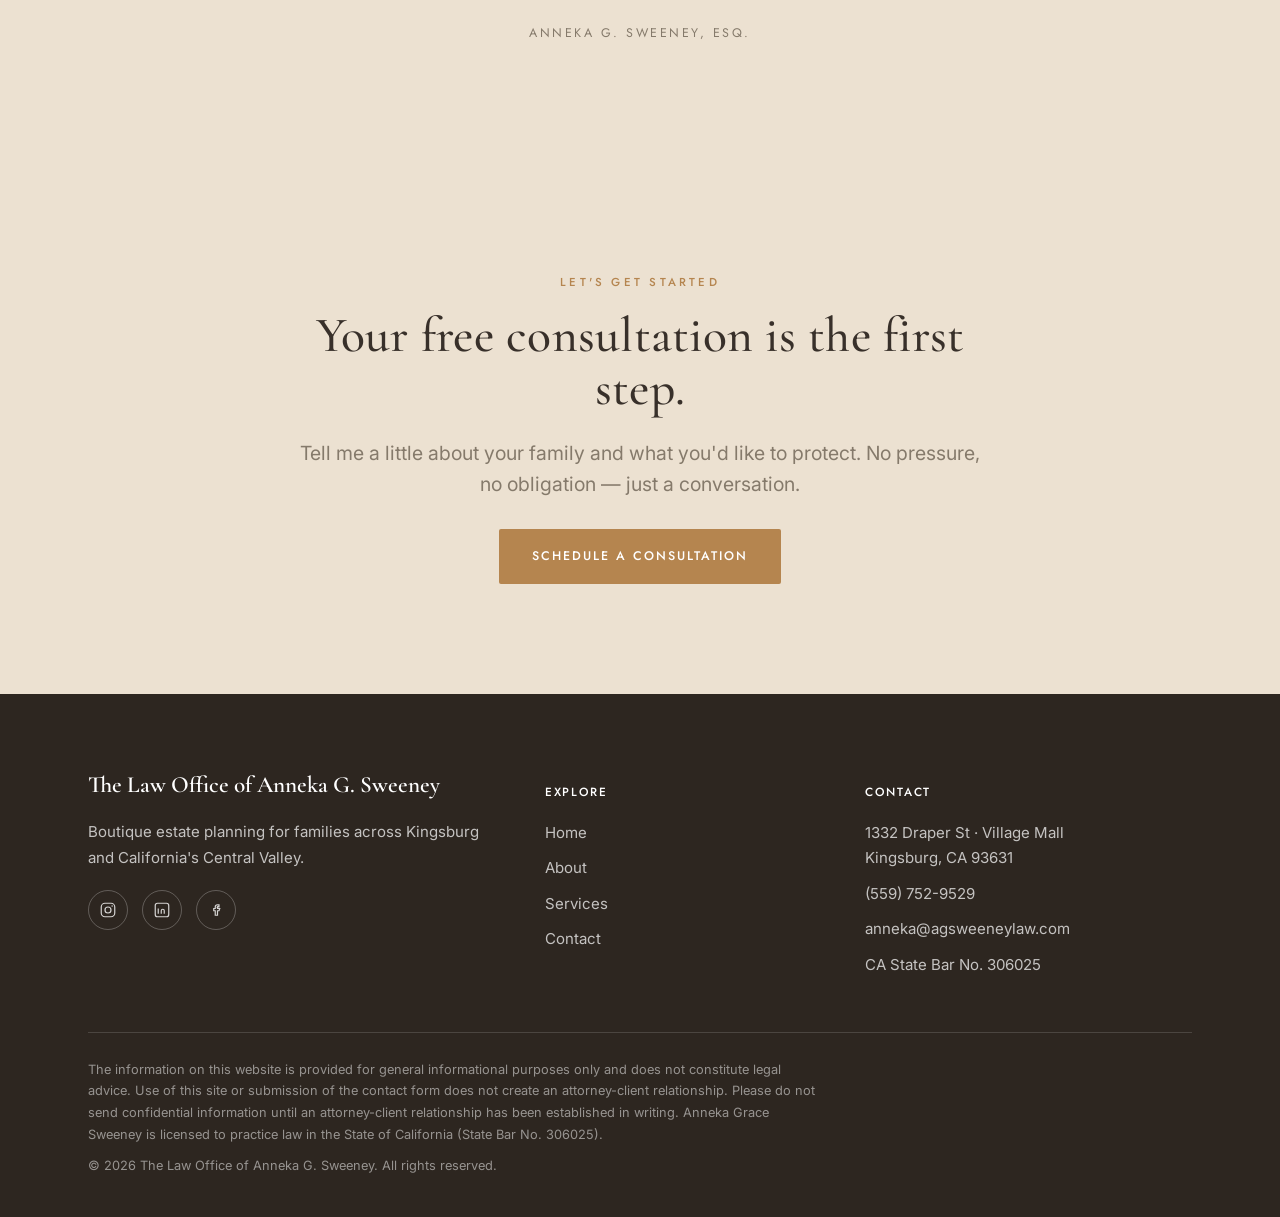
==== commit 873b9bba: "Link Anneka's LinkedIn in footer social icons Co-Authored-By: Claude Opus 4.8 <noreply@anthropic.com" ====
--- a/index.html
+++ b/index.html
@@ -194,7 +194,7 @@
             <a href="https://www.instagram.com/annekagrace" target="_blank" rel="noopener" aria-label="Instagram">
               <svg viewBox="0 0 24 24" fill="none" stroke="currentColor" stroke-width="1.6"><rect x="3" y="3" width="18" height="18" rx="5"/><circle cx="12" cy="12" r="4"/><circle cx="17.5" cy="6.5" r="1" fill="currentColor" stroke="none"/></svg>
             </a>
-            <a href="#" target="_blank" rel="noopener" aria-label="LinkedIn (add URL)">
+            <a href="https://www.linkedin.com/in/anneka-sweeney-03a51265/" target="_blank" rel="noopener" aria-label="LinkedIn">
               <svg viewBox="0 0 24 24" fill="none" stroke="currentColor" stroke-width="1.6"><rect x="3" y="3" width="18" height="18" rx="3"/><path d="M7 10v7M7 7v.01M11 17v-4a2 2 0 014 0v4"/></svg>
             </a>
             <a href="#" target="_blank" rel="noopener" aria-label="Facebook (add URL)">
--- a/css/styles.css
+++ b/css/styles.css
@@ -120,7 +120,7 @@
   display: flex; align-items: center; justify-content: center;
   font-family: var(--serif); font-size: 0.95rem; letter-spacing: 0.02em; color: var(--accent);
 }
-.brand__text { display: flex; flex-direction: column; line-height: 1.1; }
+.brand__text { display: flex; flex-direction: column; line-height: 1.15; gap: 5px; }
 .brand__name { font-family: var(--serif); font-size: 1.3rem; color: var(--heading); font-weight: 600; }
 .brand__tag { font-family: var(--label); font-size: 0.6rem; letter-spacing: 0.26em; text-transform: uppercase; color: var(--muted); }
 
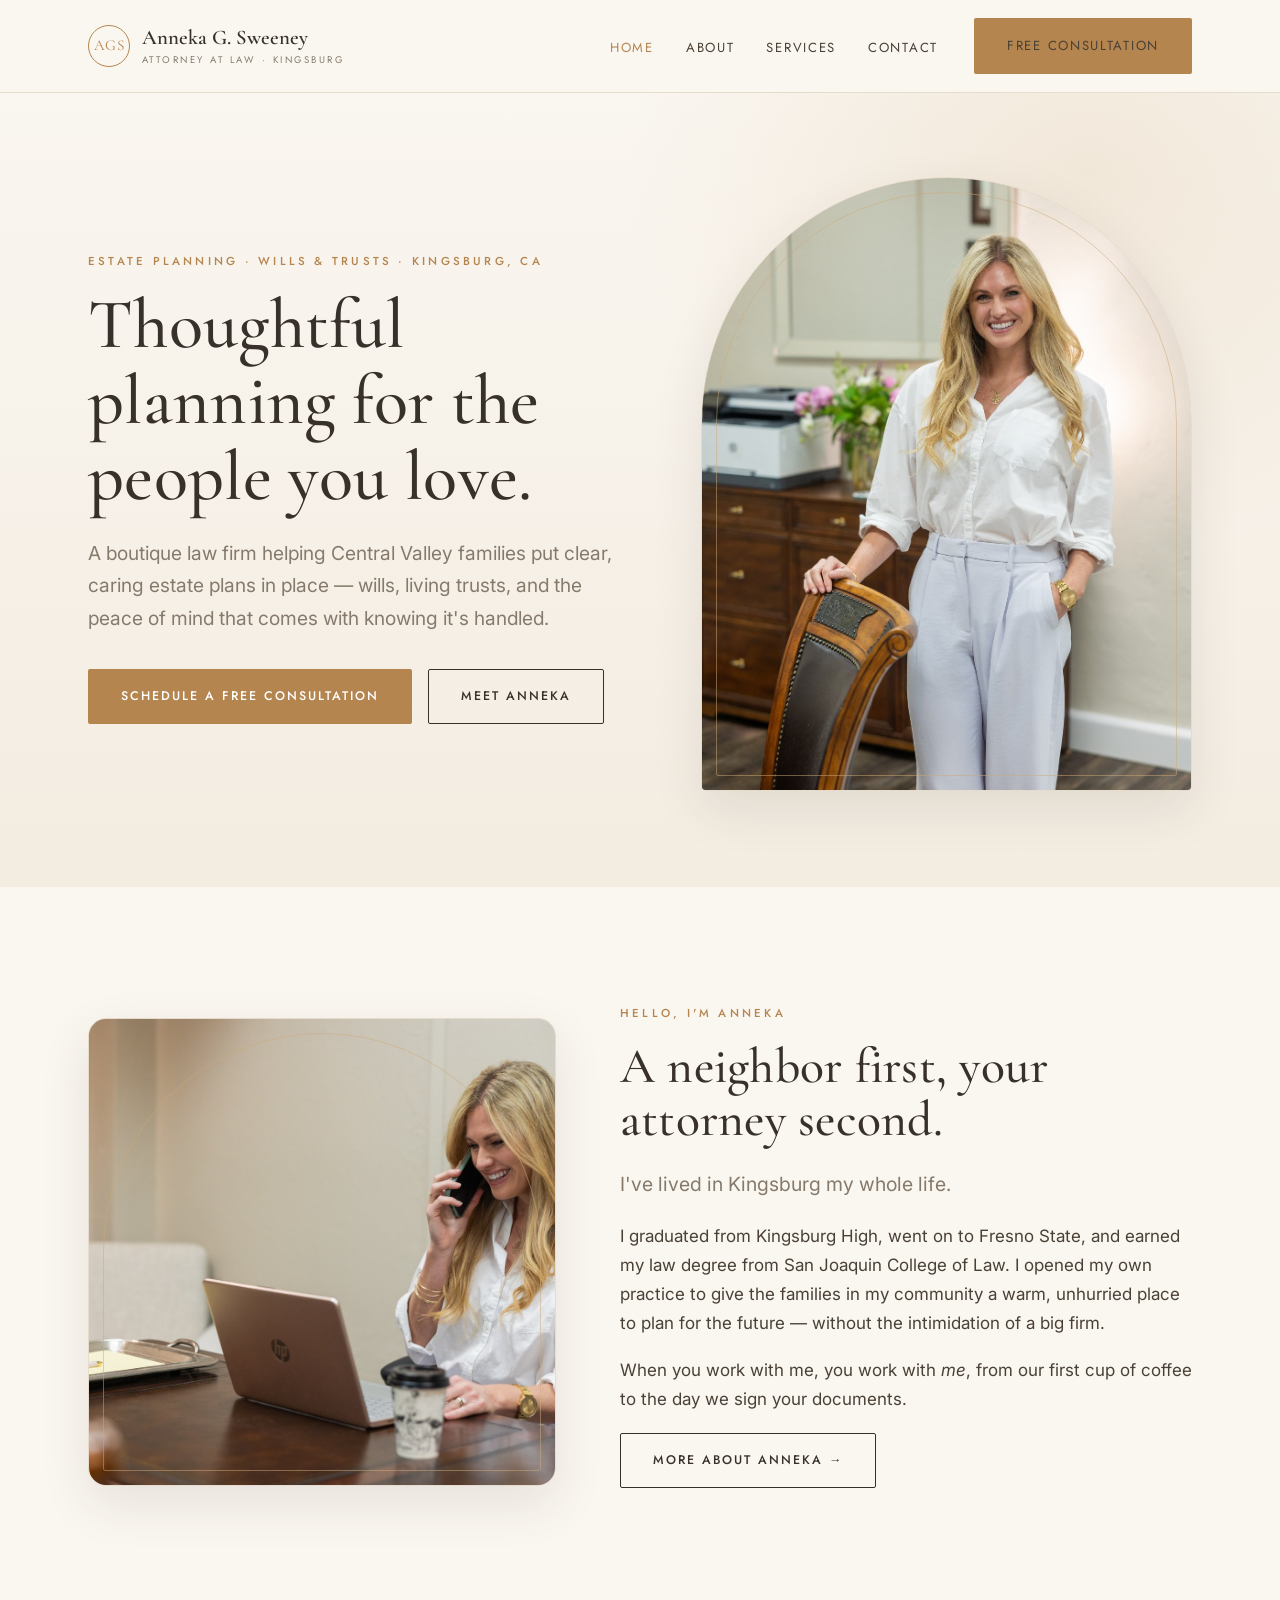
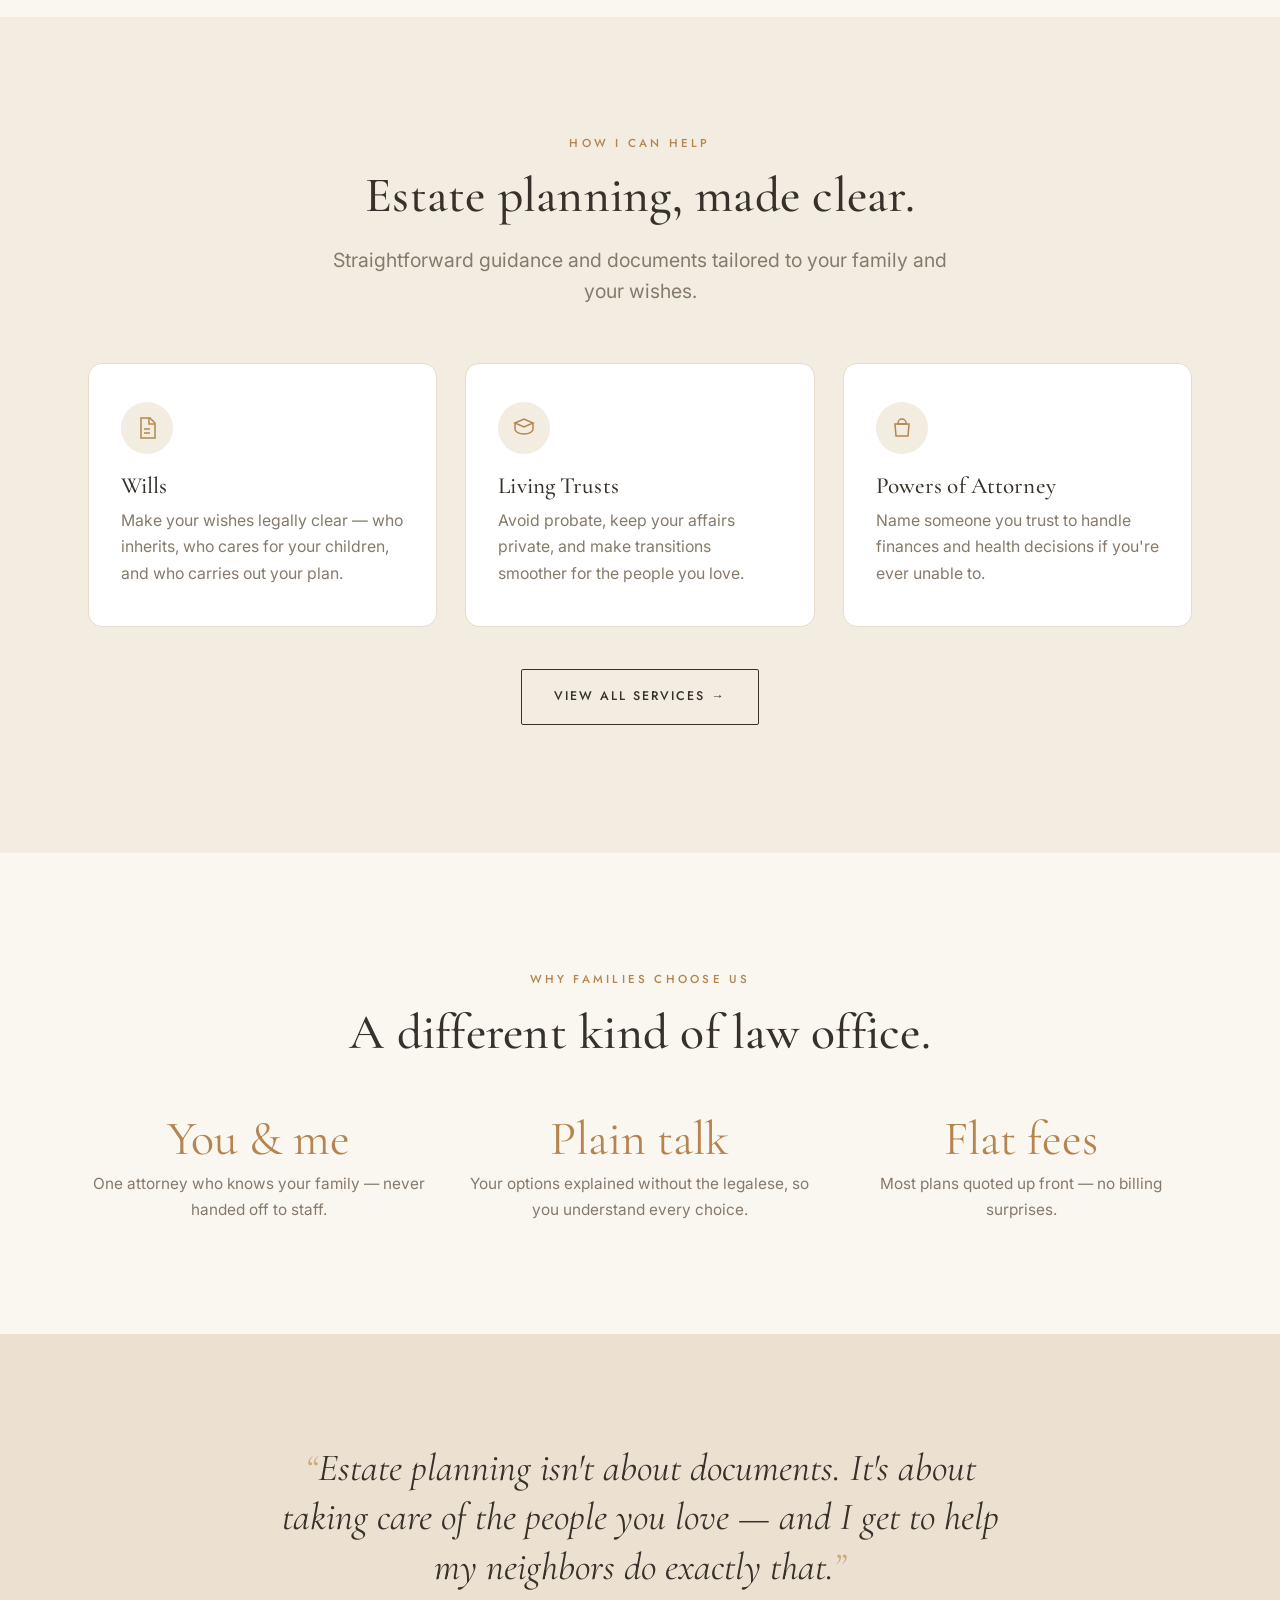
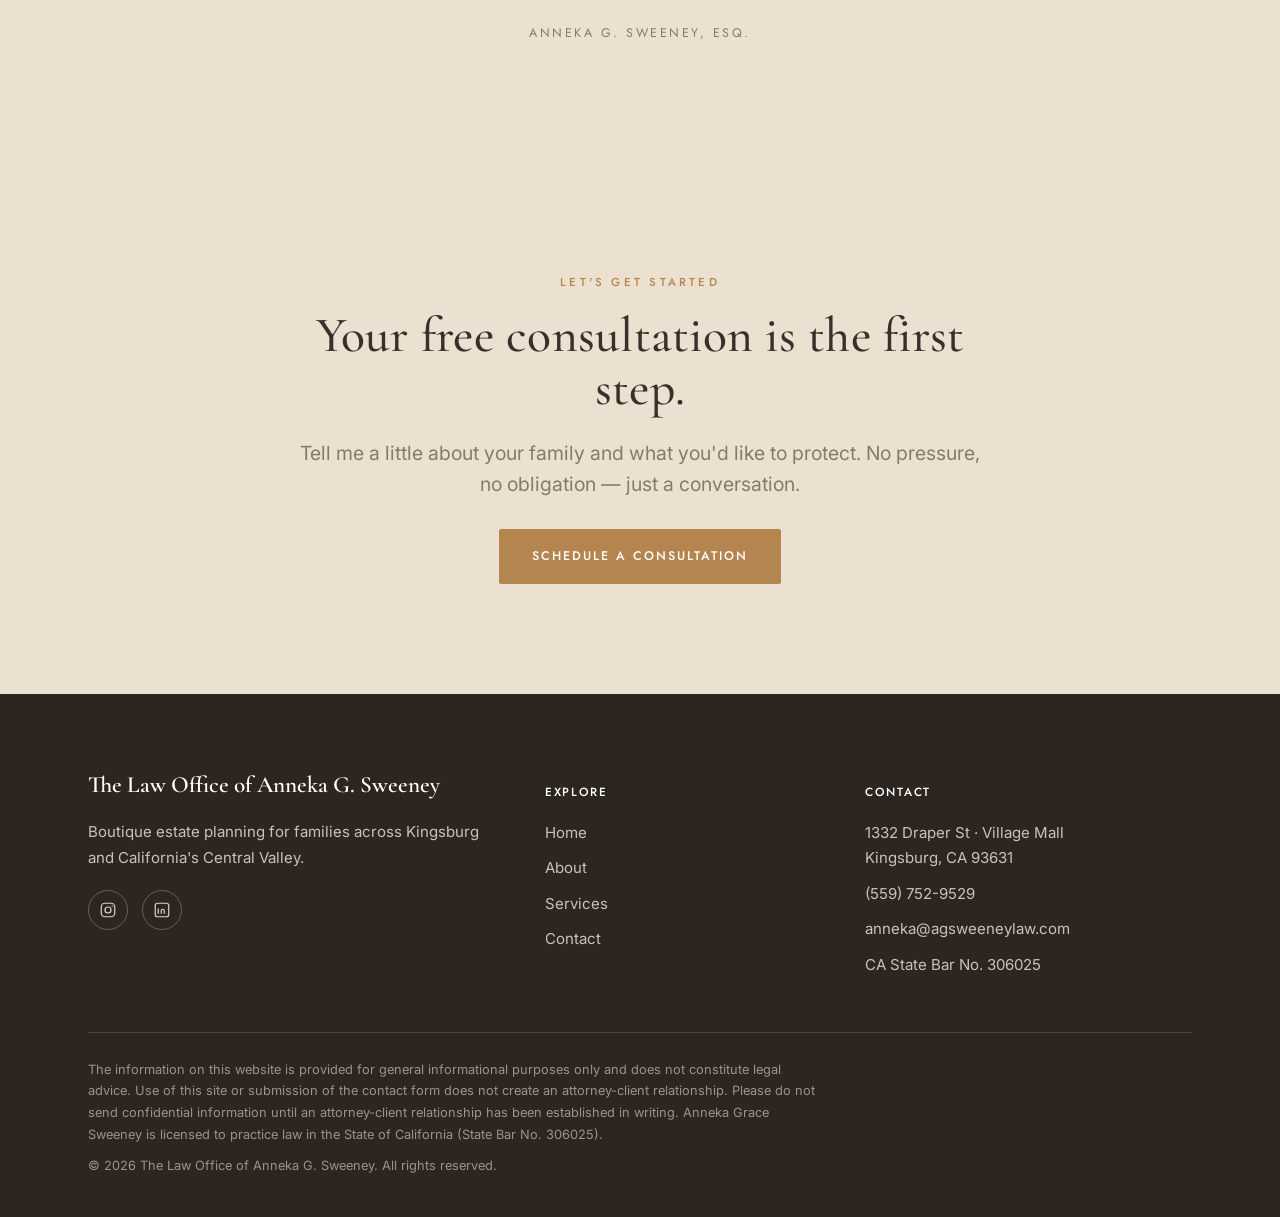
==== commit 058495dc: "Remove Facebook icon from footers (Instagram + LinkedIn remain) Co-Authored-By: Claude Opus 4.8 <nor" ====
--- a/index.html
+++ b/index.html
@@ -197,9 +197,6 @@
             <a href="https://www.linkedin.com/in/anneka-sweeney-03a51265/" target="_blank" rel="noopener" aria-label="LinkedIn">
               <svg viewBox="0 0 24 24" fill="none" stroke="currentColor" stroke-width="1.6"><rect x="3" y="3" width="18" height="18" rx="3"/><path d="M7 10v7M7 7v.01M11 17v-4a2 2 0 014 0v4"/></svg>
             </a>
-            <a href="#" target="_blank" rel="noopener" aria-label="Facebook (add URL)">
-              <svg viewBox="0 0 24 24" fill="none" stroke="currentColor" stroke-width="1.6"><path d="M14 8h2V5h-2a3 3 0 00-3 3v2H9v3h2v6h3v-6h2l1-3h-3V8a1 1 0 011-1z"/></svg>
-            </a>
           </div>
         </div>
         <div>
